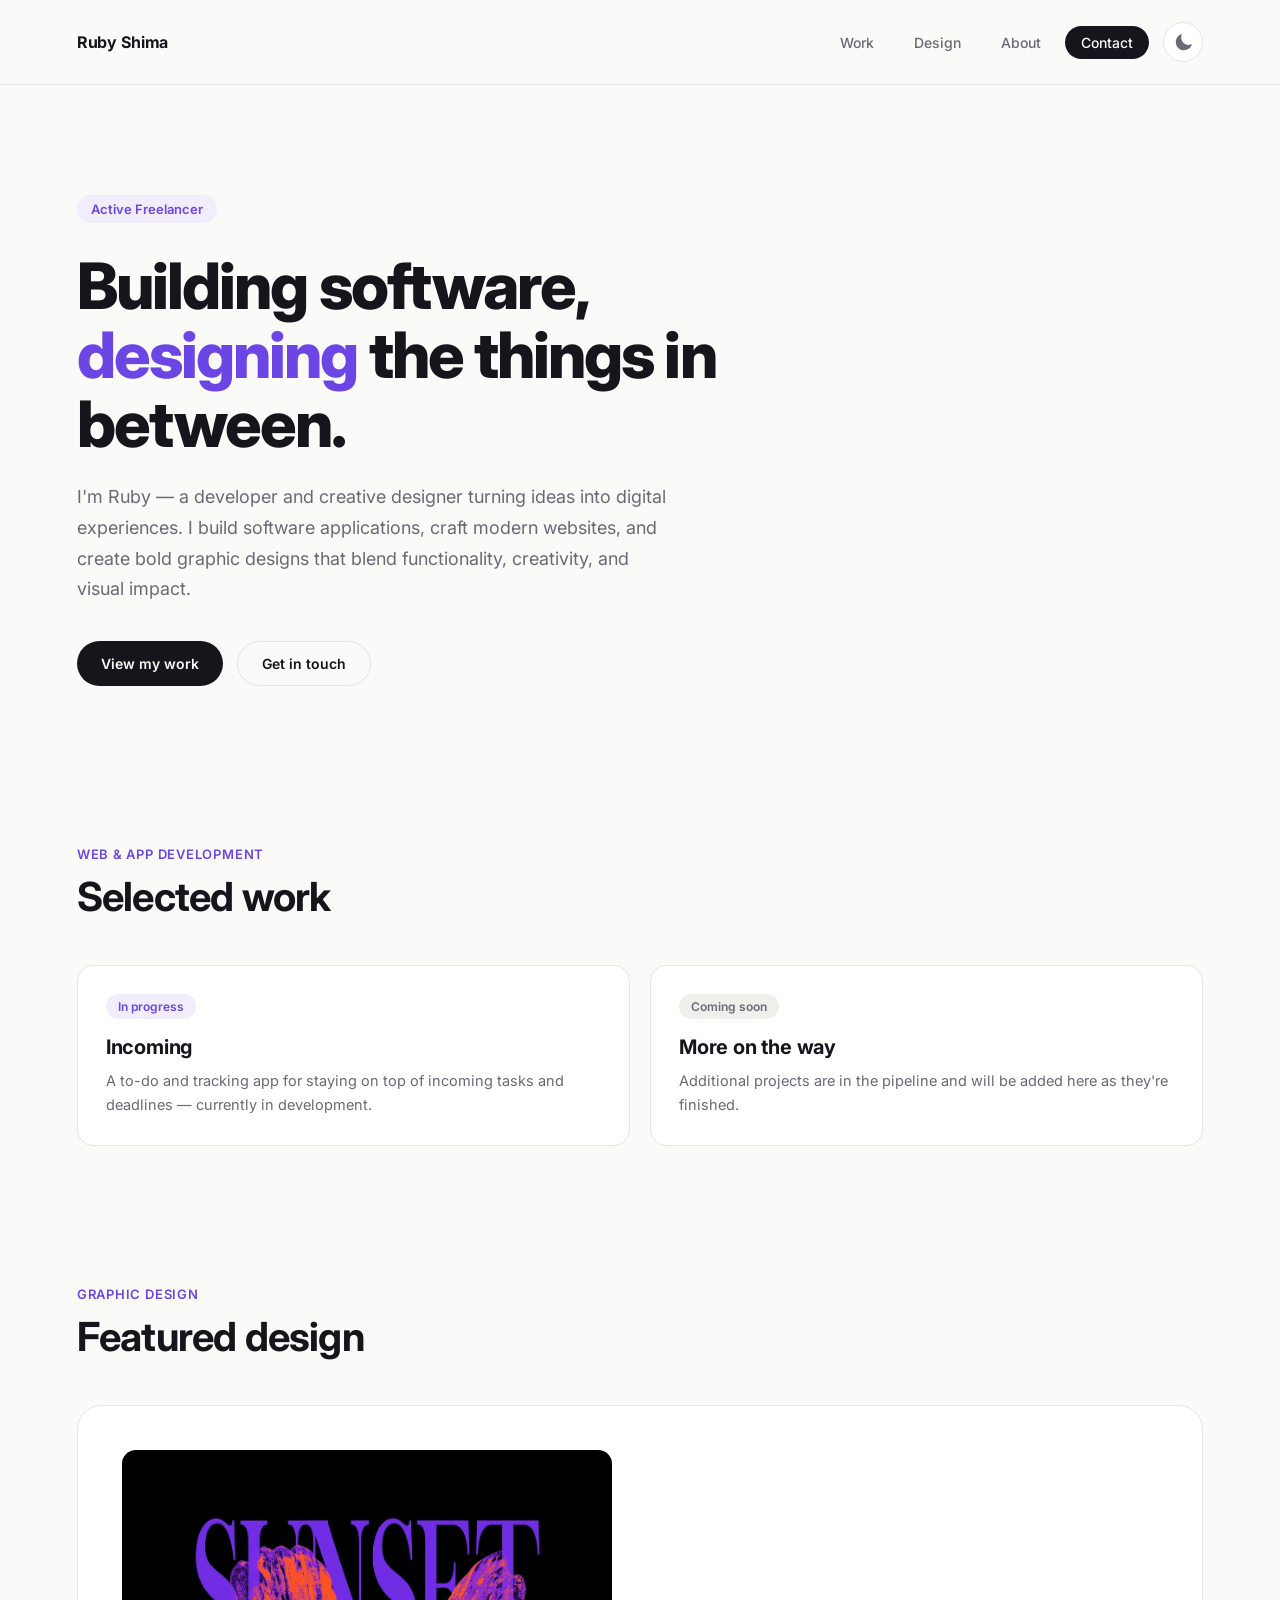
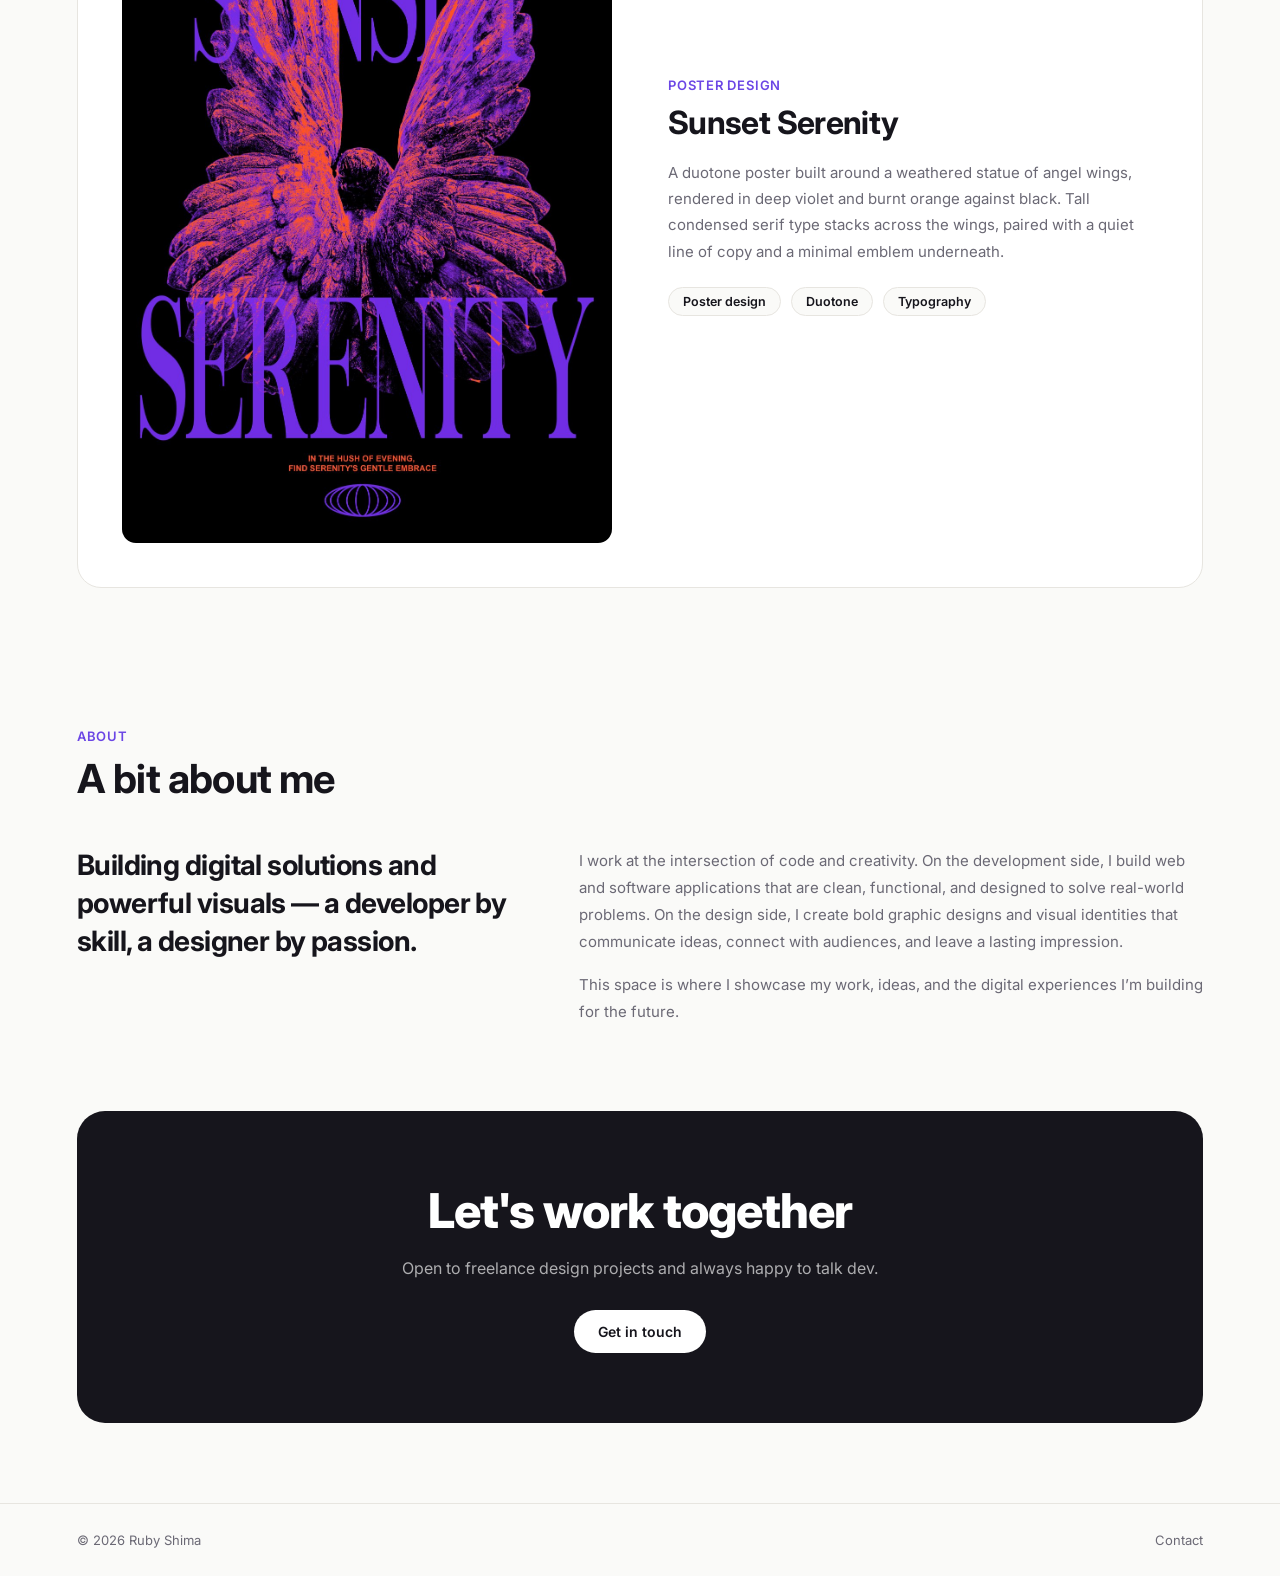
==== index.html @ ebc34576 "Add files via upload" ====
<!DOCTYPE html>
<html lang="en">
<head>
<meta charset="UTF-8">
<meta name="viewport" content="width=device-width, initial-scale=1.0">
<title>Ruby Shima — Developer &amp; Designer</title>
<link rel="preconnect" href="https://fonts.googleapis.com">
<link rel="preconnect" href="https://fonts.gstatic.com" crossorigin>
<link href="https://fonts.googleapis.com/css2?family=Inter:wght@400;500;600;700;800&display=swap" rel="stylesheet">
<link rel="stylesheet" href="styles.css">
<script src="theme.js"></script>
</head>
<body>

<nav>
  <div class="nav-mark">Ruby Shima</div>
  <div class="nav-links">
    <a href="#work">Work</a>
    <a href="#design">Design</a>
    <a href="#about">About</a>
    <a href="contact.html" class="cta">Contact</a>
   
    <button id="theme-toggle" class="theme-toggle" aria-label="Toggle dark mode">
      <svg class="icon-moon" viewBox="0 0 24 24"><path fill-rule="evenodd" clip-rule="evenodd" d="M9.528 1.718a.75.75 0 01.162.819A8.97 8.97 0 009 6a9 9 0 009 9 8.97 8.97 0 003.463-.69.75.75 0 01.981.98 10.503 10.503 0 01-9.694 6.46c-5.799 0-10.5-4.701-10.5-10.5 0-4.368 2.667-8.112 6.46-9.694a.75.75 0 01.818.162z"/></svg>
      <svg class="icon-sun" viewBox="0 0 24 24"><path d="M12 2.25a.75.75 0 01.75.75v2.25a.75.75 0 01-1.5 0V3a.75.75 0 01.75-.75zM7.5 12a4.5 4.5 0 119 0 4.5 4.5 0 01-9 0zM18.894 6.166a.75.75 0 00-1.06-1.06l-1.591 1.59a.75.75 0 101.06 1.061l1.591-1.59zM21.75 12a.75.75 0 01-.75.75h-2.25a.75.75 0 010-1.5H21a.75.75 0 01.75.75zM17.834 18.894a.75.75 0 001.06-1.06l-1.59-1.591a.75.75 0 10-1.061 1.06l1.59 1.591zM12 18a.75.75 0 01.75.75V21a.75.75 0 01-1.5 0v-2.25A.75.75 0 0112 18zM7.758 17.303a.75.75 0 00-1.061-1.06l-1.591 1.59a.75.75 0 001.06 1.061l1.591-1.59zM6 12a.75.75 0 01-.75.75H3a.75.75 0 010-1.5h2.25A.75.75 0 016 12zM6.697 7.757a.75.75 0 001.06-1.06l-1.59-1.591a.75.75 0 00-1.061 1.06l1.59 1.591z"/></svg>
    </button>
  </div>
</nav>

<section class="hero">
  <div class="eyebrow">Active Freelancer</div>
  <h1>Building software, <span class="accent">designing</span> the things in between.</h1>
  <p class="lead">I'm Ruby — a developer and creative designer turning ideas into digital experiences. I build software applications, craft modern websites, and create bold graphic designs that blend functionality, creativity, and visual impact.
</p>
  <div class="hero-actions">
    <a href="#work" class="btn btn-primary">View my work</a>
    <a href="contact.html" class="btn btn-secondary">Get in touch</a>
  </div>
</section>

<section id="work">
  <div class="section-head">
    <div class="kicker">Web & App Development</div>
    <h2>Selected work</h2>
  </div>
  <div class="work-grid">
    <div class="card">
      <span class="tag active">In progress</span>
      <h3>Incoming</h3>
      <p>A to-do and tracking app for staying on top of incoming tasks and deadlines — currently in development.</p>
    </div>
    <div class="card">
      <span class="tag soon">Coming soon</span>
      <h3>More on the way</h3>
      <p>Additional projects are in the pipeline and will be added here as they're finished.</p>
    </div>
  </div>
</section>

<section id="design">
  <div class="section-head">
    <div class="kicker">Graphic design</div>
    <h2>Featured design</h2>
  </div>
  <div class="design-wrap">
    <div class="design-frame">
      <img src="sunset_serenity_web.jpg" alt="Sunset Serenity poster design by Ruby Shima">
    </div>
    <div class="design-copy">
      <div class="kicker">Poster design</div>
      <h3>Sunset Serenity</h3>
      <p>A duotone poster built around a weathered statue of angel wings, rendered in deep violet and burnt orange against black. Tall condensed serif type stacks across the wings, paired with a quiet line of copy and a minimal emblem underneath.</p>
      <div class="chips">
        <span class="chip">Poster design</span>
        <span class="chip">Duotone</span>
        <span class="chip">Typography</span>
      </div>
    </div>
  </div>
</section>

<section id="about">
  <div class="section-head">
    <div class="kicker">About</div>
    <h2>A bit about me</h2>
  </div>
  <div class="about">
    <p class="about-lead">Building digital solutions and powerful visuals — a developer by skill, a designer by passion.
</p>
    <div class="about-side">
      <p>I work at the intersection of code and creativity. On the development side, I build web and software applications that are clean, functional, and designed to solve real-world problems.
On the design side, I create bold graphic designs and visual identities that communicate ideas, connect with audiences, and leave a lasting impression.</p>
      <p>This space is where I showcase my work, ideas, and the digital experiences I’m building for the future.</p>
    </div>
  </div>
</section>

<div class="footer-cta">
  <h2>Let's work together</h2>
  <p>Open to freelance design projects and always happy to talk dev.</p>
  <a href="contact.html" class="btn btn-primary">Get in touch</a>
</div>

<footer class="site-footer">
  <span>© 2026 Ruby Shima</span>
  <a href="contact.html">Contact</a>
</footer>

</body>
</html>
---- styles.css ----
/* ==========================================================
   Ruby Shima — Portfolio stylesheet
   Shared across index.html and contact.html
   ========================================================== */

:root{
  --bg: #FAFAF8;
  --surface: #FFFFFF;
  --text: #16151C;
  --muted: #6B6975;
  --line: #E7E5E0;
  --violet: #6B46E5;
  --violet-soft: #F1EDFC;
  --orange: #F2542D;
}

:root[data-theme="dark"]{
  --bg: #0B0A10;
  --surface: #16141F;
  --text: #F5F1EC;
  --muted: #9C93AE;
  --line: rgba(245,241,236,0.14);
  --violet: #8A6BFF;
  --violet-soft: rgba(138,107,255,0.16);
  --orange: #F2542D;
}

*{ box-sizing:border-box; margin:0; padding:0; }
html{ scroll-behavior:smooth; }
body{
  background:var(--bg);
  color:var(--text);
  font-family:'Inter', sans-serif;
  -webkit-font-smoothing:antialiased;
  transition:background .3s ease, color .3s ease;
}
a{ color:inherit; }
::selection{ background:var(--violet); color:#fff; }

/* -------------------- nav (shared) -------------------- */
nav, .card, .design-wrap, .contact-card, .footer-cta, footer.site-footer{
  transition:background .3s ease, border-color .3s ease, color .3s ease;
}

nav{
  position:sticky; top:0; z-index:50;
  display:flex; justify-content:space-between; align-items:center;
  padding:22px 6vw;
  background:color-mix(in srgb, var(--bg) 85%, transparent);
  backdrop-filter:blur(10px);
  border-bottom:1px solid var(--line);
}
.nav-mark{ font-weight:700; font-size:16px; letter-spacing:-0.01em; text-decoration:none; }
.nav-links{ display:flex; gap:8px; align-items:center; }
.nav-links a{
  text-decoration:none; font-size:14px; font-weight:500; color:var(--muted);
  padding:8px 16px; border-radius:100px; transition:background .2s, color .2s;
}
.nav-links a:hover{ background:var(--violet-soft); color:var(--violet); }
.nav-links a.cta{ background:var(--text); color:var(--bg); }
.nav-links a.cta:hover{ background:var(--violet); color:#fff; }

/* -------------------- theme toggle (shared) -------------------- */
.theme-toggle{
  width:40px; height:40px;
  display:inline-flex; align-items:center; justify-content:center;
  border:1px solid var(--line); background:var(--surface);
  border-radius:50%; cursor:pointer;
  margin-left:6px; color:var(--muted);
  transition:border-color .2s, background .2s, color .2s;
}
.theme-toggle:hover{ border-color:var(--violet); color:var(--violet); }
.theme-toggle svg{ width:19px; height:19px; fill:currentColor; }
.theme-toggle .icon-sun{ display:none; }
.theme-toggle .icon-moon{ display:block; }
:root[data-theme="dark"] .theme-toggle .icon-sun{ display:block; }
:root[data-theme="dark"] .theme-toggle .icon-moon{ display:none; }

/* -------------------- language toggle (shared) -------------------- */
.lang-toggle{
  display:inline-flex; align-items:center; justify-content:center;
  height:38px; padding:0 14px;
  border:1px solid var(--line); background:var(--surface);
  border-radius:100px; margin-left:6px;
  font-size:13px; font-weight:600; text-decoration:none; color:var(--muted);
  transition:border-color .2s, color .2s;
}
.lang-toggle:hover{ border-color:var(--violet); color:var(--violet); }

/* -------------------- footer (shared) -------------------- */
footer.site-footer{
  display:flex; justify-content:space-between; align-items:center;
  padding:28px 6vw; border-top:1px solid var(--line);
  font-size:13px; color:var(--muted);
}
footer.site-footer a{ text-decoration:none; color:var(--muted); }
footer.site-footer a:hover{ color:var(--violet); }

/* -------------------- buttons (shared) -------------------- */
.btn{
  display:inline-flex; align-items:center; gap:8px;
  font-size:14px; font-weight:600; text-decoration:none;
  padding:13px 24px; border-radius:100px;
  transition:transform .2s, background .2s, border-color .2s;
}
.btn-primary{ background:var(--text); color:var(--bg); }
.btn-primary:hover{ background:var(--violet); color:#fff; transform:translateY(-1px); }
.btn-secondary{ background:transparent; color:var(--text); border:1px solid var(--line); }
.btn-secondary:hover{ border-color:var(--violet); color:var(--violet); }

/* -------------------- kicker / eyebrow (shared) -------------------- */
.kicker{ font-size:13px; font-weight:600; color:var(--violet); text-transform:uppercase; letter-spacing:0.06em; margin-bottom:10px; }
.eyebrow{
  display:inline-flex; align-items:center; gap:8px;
  font-size:13px; font-weight:600; color:var(--violet);
  background:var(--violet-soft);
  padding:6px 14px; border-radius:100px;
  margin-bottom:28px;
}

/* ============================================================
   index.html — homepage
   ============================================================ */

.hero{ padding:110px 6vw 90px; max-width:900px; }
.hero h1{
  font-size:clamp(38px, 6vw, 64px);
  font-weight:800; letter-spacing:-0.03em; line-height:1.08;
  margin-bottom:24px;
}
.hero h1 .accent{ color:var(--violet); }
.hero p.lead{
  font-size:18px; color:var(--muted); line-height:1.7;
  max-width:600px; margin-bottom:36px;
}
.hero-actions{ display:flex; gap:14px; flex-wrap:wrap; }

section{ padding:70px 6vw; }
.section-head{ margin-bottom:44px; }
.section-head h2{ font-size:clamp(28px,3.6vw,40px); font-weight:700; letter-spacing:-0.02em; }

.work-grid{ display:grid; grid-template-columns:repeat(auto-fit, minmax(280px,1fr)); gap:20px; }
.card{
  background:var(--surface); border:1px solid var(--line); border-radius:16px;
  padding:28px; transition:border-color .2s, transform .2s;
}
.card:hover{ border-color:var(--violet); transform:translateY(-3px); }
.card .tag{
  display:inline-block; font-size:12px; font-weight:600;
  padding:5px 12px; border-radius:100px; margin-bottom:16px;
}
.tag.active{ background:var(--violet-soft); color:var(--violet); }
.tag.soon{ background:#F0EFEC; color:var(--muted); }
.card h3{ font-size:20px; font-weight:700; margin-bottom:10px; letter-spacing:-0.01em; }
.card p{ color:var(--muted); font-size:14.5px; line-height:1.65; }

.design-wrap{
  display:grid; grid-template-columns:1fr 1fr; gap:56px; align-items:center;
  background:var(--surface); border:1px solid var(--line); border-radius:24px;
  padding:44px; overflow:hidden;
}
.design-frame img{ width:100%; display:block; border-radius:14px; }
.design-copy h3{ font-size:clamp(24px,3vw,32px); font-weight:700; letter-spacing:-0.02em; margin-bottom:18px; }
.design-copy p{ color:var(--muted); font-size:15px; line-height:1.75; margin-bottom:14px; }
.chips{ display:flex; gap:10px; margin-top:22px; flex-wrap:wrap; }
.chip{ font-size:12.5px; font-weight:600; background:var(--bg); border:1px solid var(--line); padding:6px 14px; border-radius:100px; color:var(--text); }

.about{ display:grid; grid-template-columns:1fr 1.4fr; gap:56px; }
.about-lead{ font-size:clamp(22px,2.6vw,28px); font-weight:700; letter-spacing:-0.02em; line-height:1.35; }
.about-side p{ color:var(--muted); font-size:15px; line-height:1.8; margin-bottom:16px; }

.footer-cta{
  background:#16151C; color:#fff; border-radius:28px;
  margin:0 6vw 80px; padding:70px 6vw; text-align:center;
}
.footer-cta h2{ font-size:clamp(30px,4.5vw,48px); font-weight:800; letter-spacing:-0.02em; margin-bottom:18px; }
.footer-cta p{ color:rgba(255,255,255,0.65); font-size:16px; margin-bottom:32px; }
.footer-cta .btn-primary{ background:#fff; color:#16151C; }
.footer-cta .btn-primary:hover{ background:var(--violet); color:#fff; }

/* ============================================================
   contact.html
   ============================================================ */

body.contact-page{ min-height:100vh; display:flex; flex-direction:column; }
main{ flex:1; display:flex; align-items:center; padding:80px 6vw; }
.contact-wrap{ max-width:640px; margin:0 auto; width:100%; }
.contact-wrap h1{ font-size:clamp(36px,5.5vw,54px); font-weight:800; letter-spacing:-0.03em; line-height:1.1; margin-bottom:20px; }
.contact-wrap .lead{ font-size:17px; color:var(--muted); line-height:1.7; margin-bottom:48px; max-width:520px; }

.contact-card{
  background:var(--surface); border:1px solid var(--line); border-radius:20px;
  padding:8px;
}
.contact-row{
  display:flex; align-items:center; justify-content:space-between;
  padding:22px 24px; text-decoration:none; color:var(--text);
  border-radius:14px; transition:background .2s;
}
.contact-row:hover{ background:var(--violet-soft); }
.contact-row:hover .row-value{ color:var(--violet); }
.contact-row + .contact-row{ border-top:1px solid var(--line); }
.row-label{ font-size:13px; color:var(--muted); font-weight:500; }
.row-value{ font-size:17px; font-weight:600; margin-top:4px; transition:color .2s; }
.row-arrow{ font-size:18px; color:var(--muted); }

/* ============================================================
   Responsive
   ============================================================ */

@media (max-width:760px){
  .design-wrap, .about{ grid-template-columns:1fr; }
  nav{ padding:18px 5vw; }
  .nav-links{ gap:2px; }
  .nav-links a{ padding:8px 10px; font-size:13px; }
  section{ padding:56px 5vw; }
}

@media (max-width:600px){
  main{ padding:60px 5vw; }
  .contact-row{ padding:18px; }
}
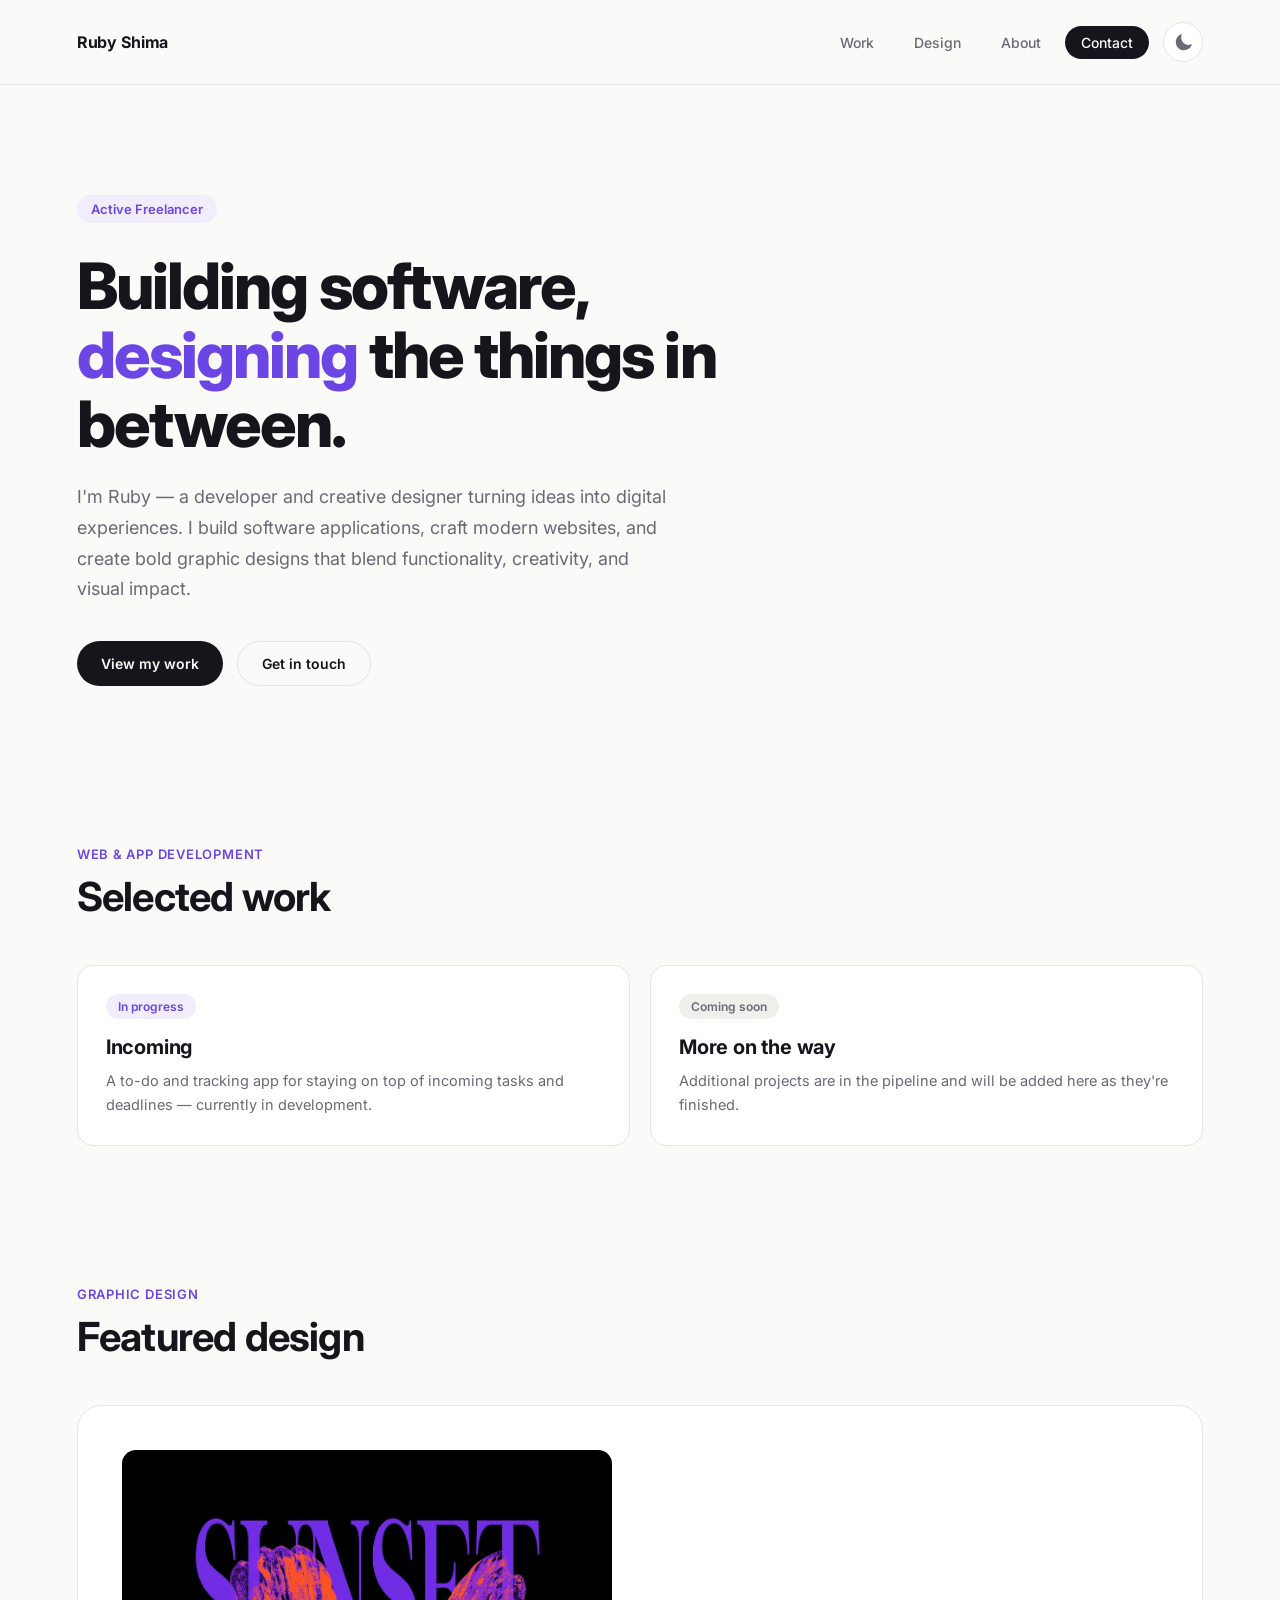
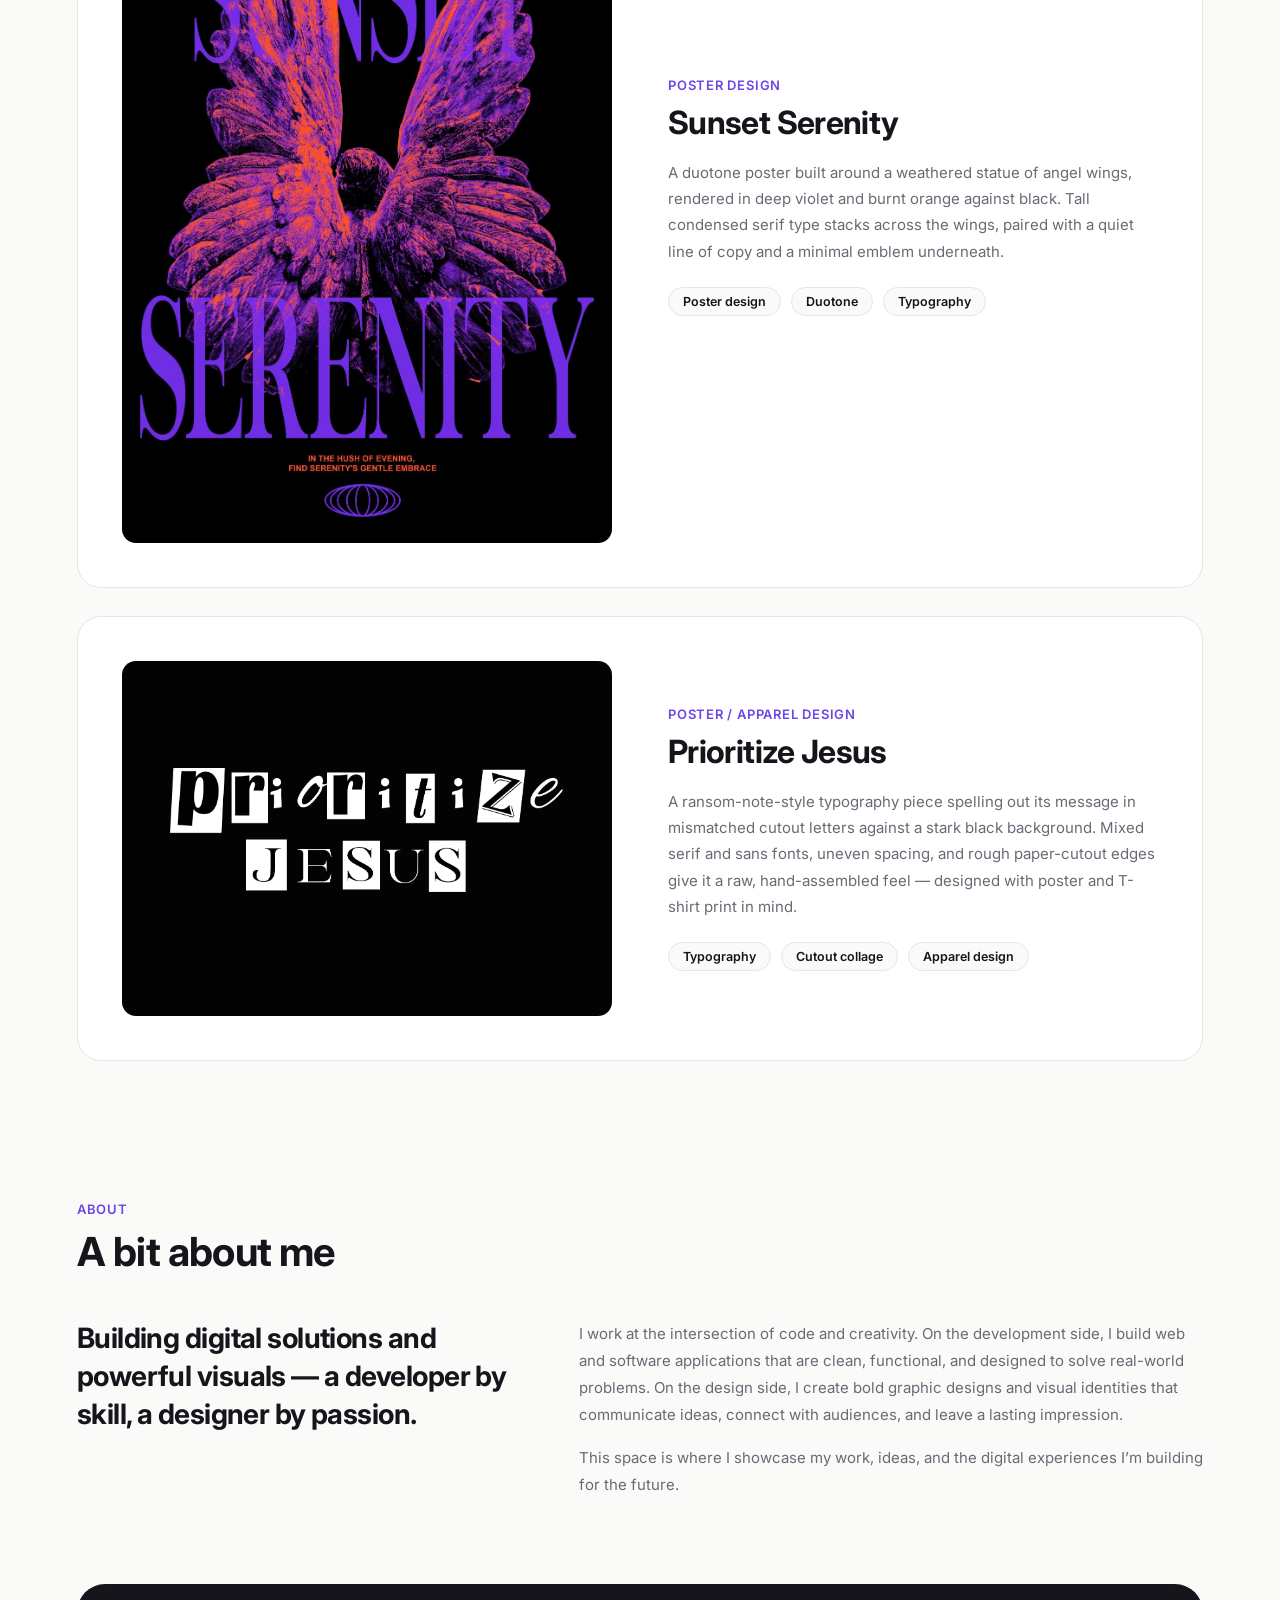
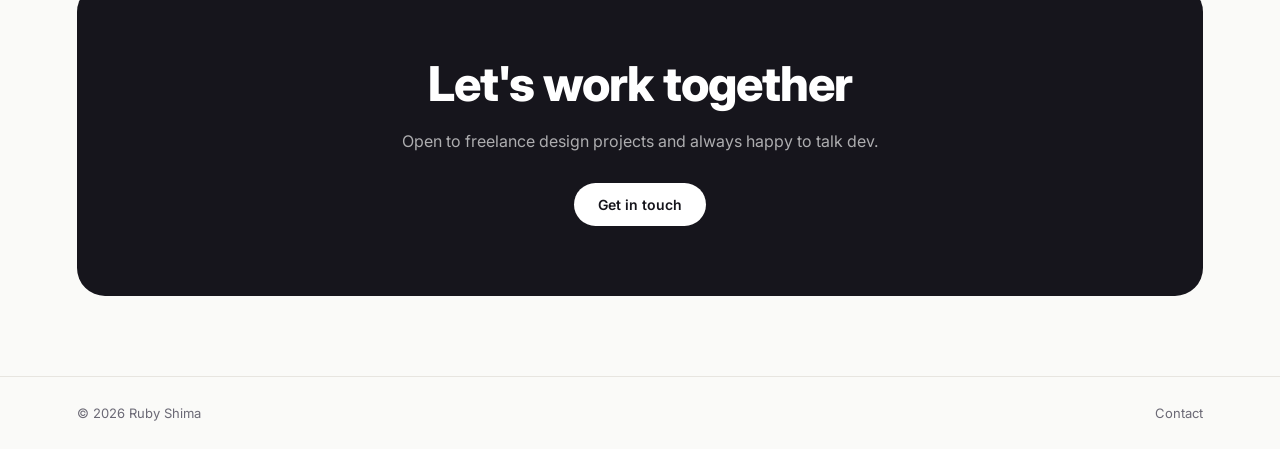
==== commit 9e3317d4: "added a graphical work" ====
--- a/index.html
+++ b/index.html
@@ -1,14 +1,30 @@
 <!DOCTYPE html>
 <html lang="en">
 <head>
+<link rel="icon" type="image/svg+xml" href="favicon.svg">
 <meta charset="UTF-8">
 <meta name="viewport" content="width=device-width, initial-scale=1.0">
-<title>Ruby Shima — Developer &amp; Designer</title>
+<title>Ruby Shima</title>
+<meta name="description" content="Ruby Shima, creative developer and designer.">
 <link rel="preconnect" href="https://fonts.googleapis.com">
 <link rel="preconnect" href="https://fonts.gstatic.com" crossorigin>
 <link href="https://fonts.googleapis.com/css2?family=Inter:wght@400;500;600;700;800&display=swap" rel="stylesheet">
 <link rel="stylesheet" href="styles.css">
 <script src="theme.js"></script>
+<script type="application/ld+json">
+{
+  "@context": "https://schema.org",
+  "@type": "Person",
+  "name": "Ruby Shima",
+  "url": "https://rubyshima.site",
+  "sameAs": [
+    "https://www.linkedin.com/in/rubyshima",
+    "https://www.instagram.com/rubysh1ma"
+  ],
+  "jobTitle": "Creative Developer and Designer"
+}
+</script>
+
 </head>
 <body>
 
@@ -18,7 +34,7 @@
     <a href="#work">Work</a>
     <a href="#design">Design</a>
     <a href="#about">About</a>
-    <a href="contact.html" class="cta">Contact</a>
+    <a href="contact/" class="cta">Contact</a>
    
     <button id="theme-toggle" class="theme-toggle" aria-label="Toggle dark mode">
       <svg class="icon-moon" viewBox="0 0 24 24"><path fill-rule="evenodd" clip-rule="evenodd" d="M9.528 1.718a.75.75 0 01.162.819A8.97 8.97 0 009 6a9 9 0 009 9 8.97 8.97 0 003.463-.69.75.75 0 01.981.98 10.503 10.503 0 01-9.694 6.46c-5.799 0-10.5-4.701-10.5-10.5 0-4.368 2.667-8.112 6.46-9.694a.75.75 0 01.818.162z"/></svg>
@@ -34,7 +50,7 @@
 </p>
   <div class="hero-actions">
     <a href="#work" class="btn btn-primary">View my work</a>
-    <a href="contact.html" class="btn btn-secondary">Get in touch</a>
+    <a href="contact/" class="btn btn-secondary">Get in touch</a>
   </div>
 </section>
 
@@ -62,18 +78,36 @@
     <div class="kicker">Graphic design</div>
     <h2>Featured design</h2>
   </div>
-  <div class="design-wrap">
-    <div class="design-frame">
-      <img src="sunset_serenity_web.jpg" alt="Sunset Serenity poster design by Ruby Shima">
+  <div class="design-list">
+    <div class="design-wrap">
+      <div class="design-frame">
+        <img src="sunset_serenity_web.jpg" alt="Sunset Serenity poster design by Ruby Shima">
+      </div>
+      <div class="design-copy">
+        <div class="kicker">Poster design</div>
+        <h3>Sunset Serenity</h3>
+        <p>A duotone poster built around a weathered statue of angel wings, rendered in deep violet and burnt orange against black. Tall condensed serif type stacks across the wings, paired with a quiet line of copy and a minimal emblem underneath.</p>
+        <div class="chips">
+          <span class="chip">Poster design</span>
+          <span class="chip">Duotone</span>
+          <span class="chip">Typography</span>
+        </div>
+      </div>
     </div>
-    <div class="design-copy">
-      <div class="kicker">Poster design</div>
-      <h3>Sunset Serenity</h3>
-      <p>A duotone poster built around a weathered statue of angel wings, rendered in deep violet and burnt orange against black. Tall condensed serif type stacks across the wings, paired with a quiet line of copy and a minimal emblem underneath.</p>
-      <div class="chips">
-        <span class="chip">Poster design</span>
-        <span class="chip">Duotone</span>
-        <span class="chip">Typography</span>
+
+    <div class="design-wrap">
+      <div class="design-frame">
+        <img src="prioritize_jesus_mockup.jpg" alt="Prioritize Jesus cutout typography design by Ruby Shima">
+      </div>
+      <div class="design-copy">
+        <div class="kicker">Poster / apparel design</div>
+        <h3>Prioritize Jesus</h3>
+        <p>A ransom-note-style typography piece spelling out its message in mismatched cutout letters against a stark black background. Mixed serif and sans fonts, uneven spacing, and rough paper-cutout edges give it a raw, hand-assembled feel — designed with poster and T-shirt print in mind.</p>
+        <div class="chips">
+          <span class="chip">Typography</span>
+          <span class="chip">Cutout collage</span>
+          <span class="chip">Apparel design</span>
+        </div>
       </div>
     </div>
   </div>
@@ -98,13 +132,43 @@
 <div class="footer-cta">
   <h2>Let's work together</h2>
   <p>Open to freelance design projects and always happy to talk dev.</p>
-  <a href="contact.html" class="btn btn-primary">Get in touch</a>
+  <a href="contact/" class="btn btn-primary">Get in touch</a>
 </div>
 
 <footer class="site-footer">
   <span>© 2026 Ruby Shima</span>
-  <a href="contact.html">Contact</a>
+  <a href="contact/">Contact</a>
 </footer>
 
+<script>
+(function () {
+  function goToSection(id) {
+    var el = document.getElementById(id);
+    if (el) el.scrollIntoView({ behavior: 'smooth', block: 'start' });
+  }
+
+  window.addEventListener('DOMContentLoaded', function () {
+    if (window.location.hash) {
+      var id = window.location.hash.slice(1);
+      setTimeout(function () {
+        goToSection(id);
+        history.replaceState(null, '', window.location.pathname);
+      }, 50);
+    }
+  });
+
+  document.querySelectorAll('a[href^="#"]').forEach(function (link) {
+    link.addEventListener('click', function (e) {
+      var id = link.getAttribute('href').slice(1);
+      if (document.getElementById(id)) {
+        e.preventDefault();
+        goToSection(id);
+        history.replaceState(null, '', window.location.pathname);
+      }
+    });
+  });
+})();
+</script>
+
 </body>
-</html>
+</html>
--- a/styles.css
+++ b/styles.css
@@ -154,6 +154,8 @@
 .card h3{ font-size:20px; font-weight:700; margin-bottom:10px; letter-spacing:-0.01em; }
 .card p{ color:var(--muted); font-size:14.5px; line-height:1.65; }
 
+.design-list{ display:flex; flex-direction:column; gap:28px; }
+
 .design-wrap{
   display:grid; grid-template-columns:1fr 1fr; gap:56px; align-items:center;
   background:var(--surface); border:1px solid var(--line); border-radius:24px;
@@ -219,4 +221,4 @@
 @media (max-width:600px){
   main{ padding:60px 5vw; }
   .contact-row{ padding:18px; }
-}
+}
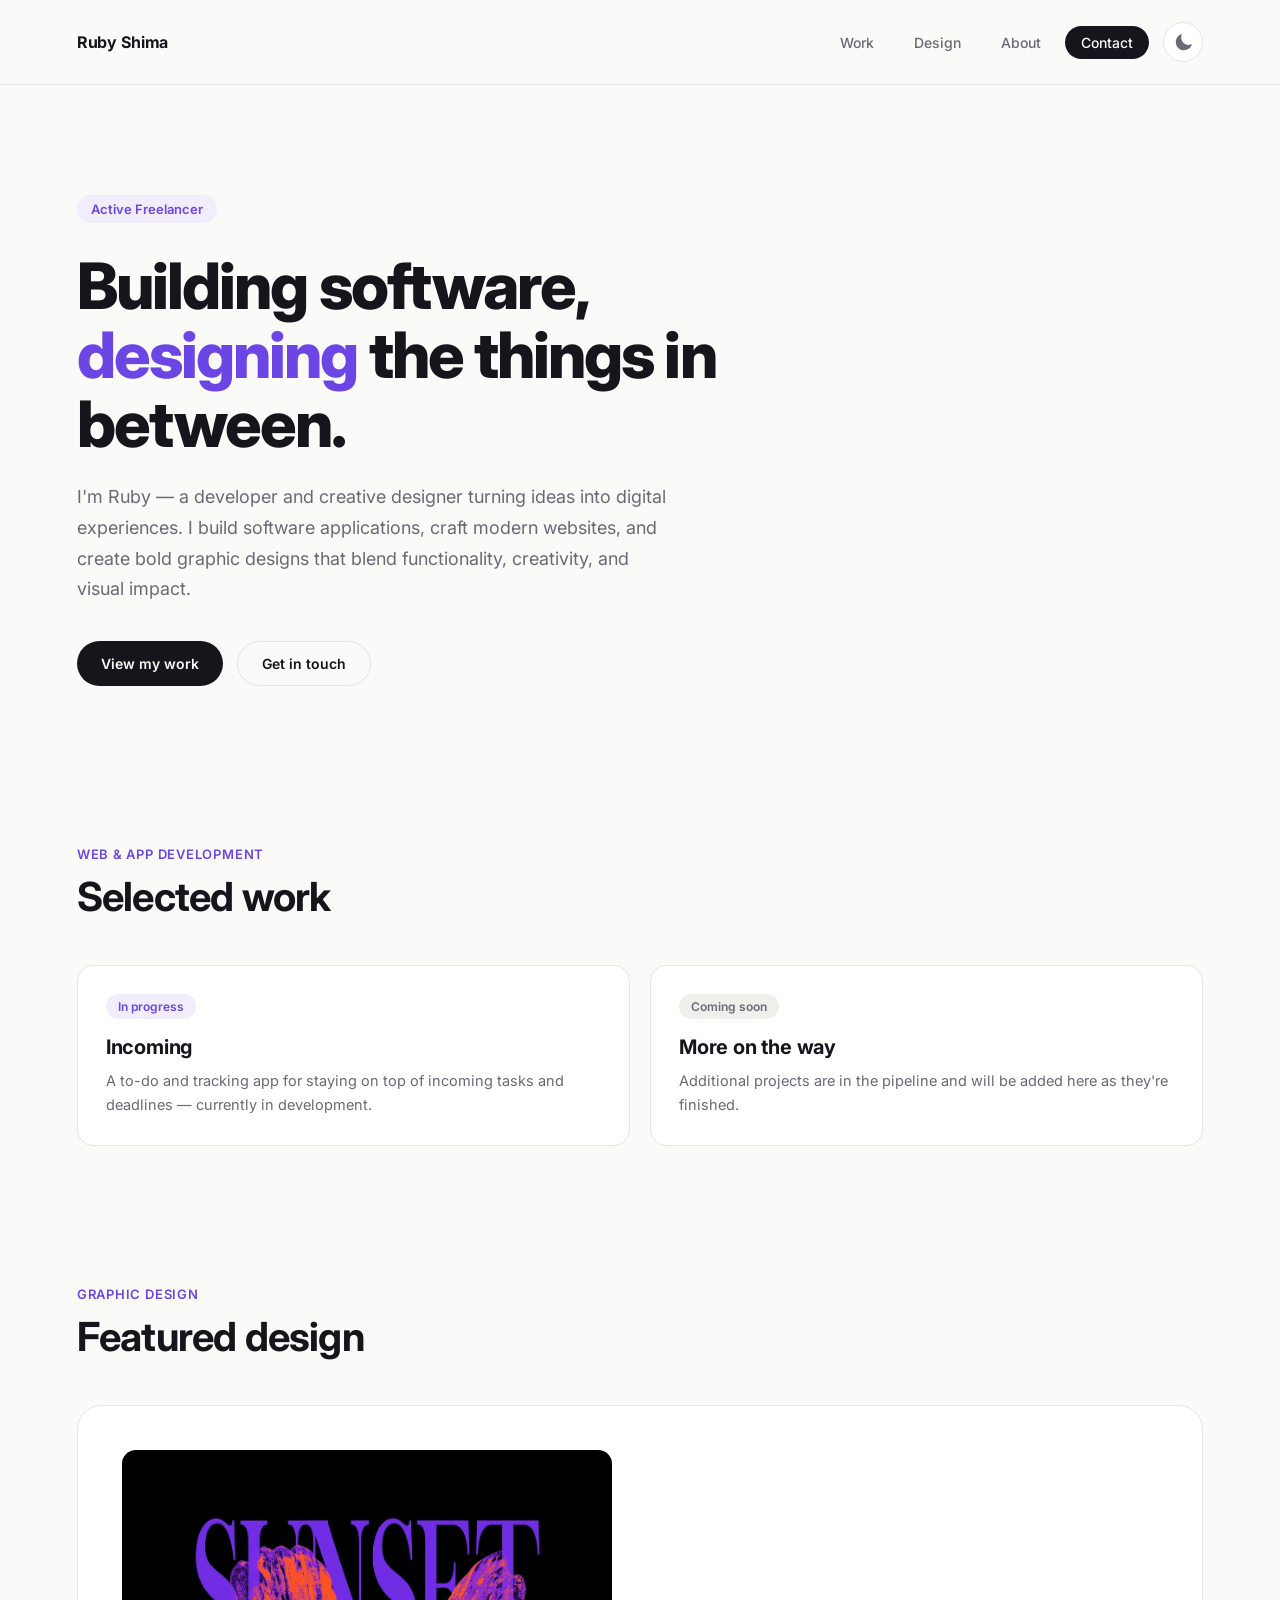
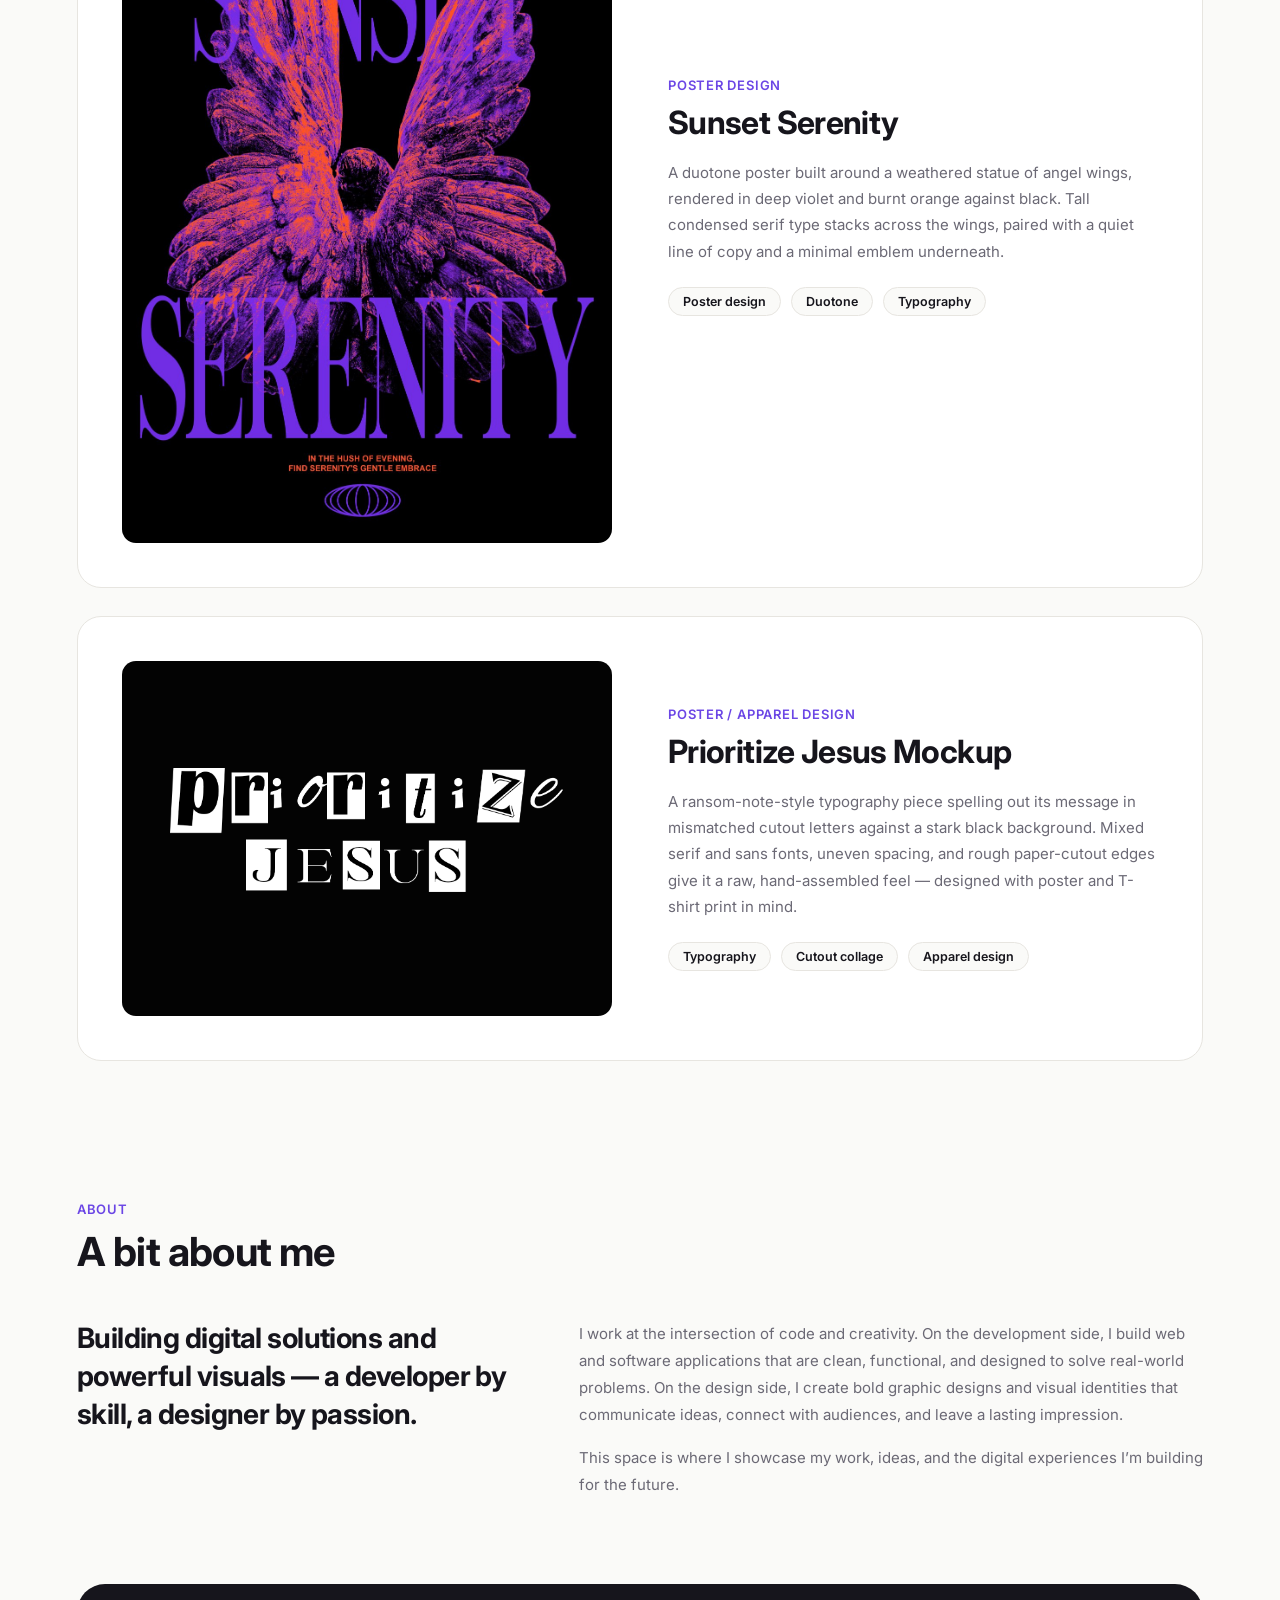
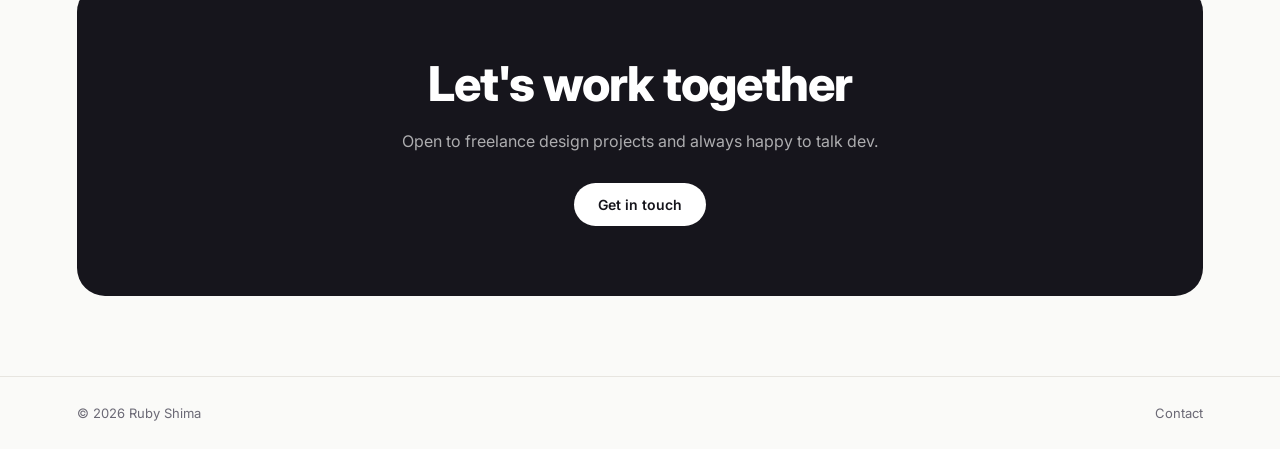
==== commit 5f0be64b: "updated the name of the second design" ====
--- a/index.html
+++ b/index.html
@@ -101,7 +101,7 @@
       </div>
       <div class="design-copy">
         <div class="kicker">Poster / apparel design</div>
-        <h3>Prioritize Jesus</h3>
+        <h3>Prioritize Jesus Mockup</h3>
         <p>A ransom-note-style typography piece spelling out its message in mismatched cutout letters against a stark black background. Mixed serif and sans fonts, uneven spacing, and rough paper-cutout edges give it a raw, hand-assembled feel — designed with poster and T-shirt print in mind.</p>
         <div class="chips">
           <span class="chip">Typography</span>
